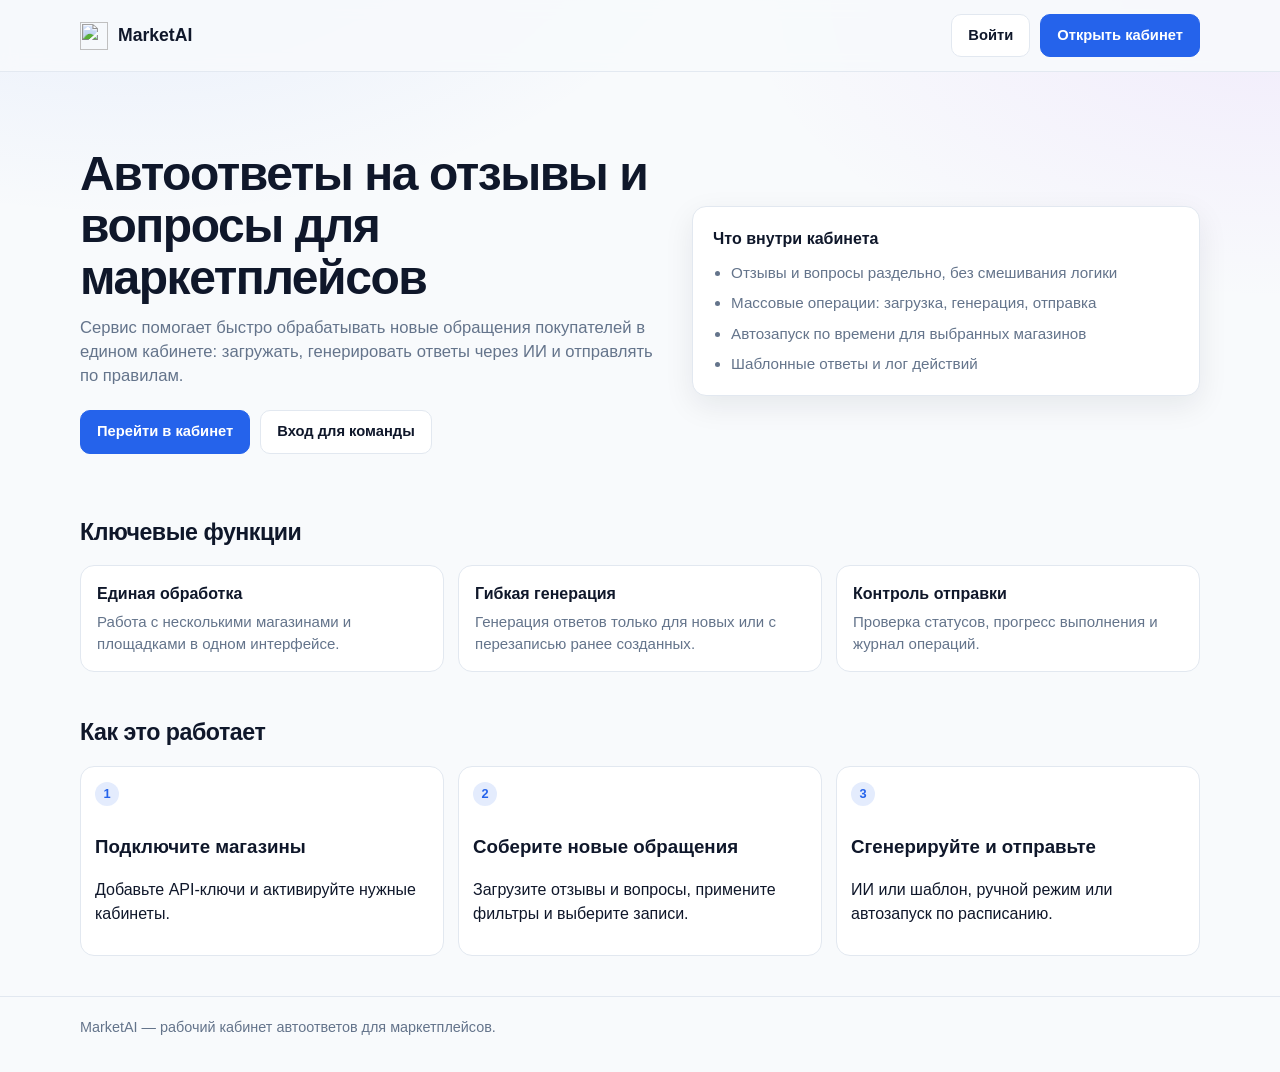
==== app/web/static/landing.html @ 7e4a22b2 "UI: separate landing and advanced auto-run scheduling Split the public landing page from the authent" ====
<!DOCTYPE html>
<html lang="ru">
<head>
  <meta charset="UTF-8">
  <meta name="viewport" content="width=device-width, initial-scale=1, viewport-fit=cover">
  <meta name="theme-color" content="#2563eb">
  <title>MarketAI — Автоответы для маркетплейсов</title>
  <link rel="icon" href="/static/icon.svg" type="image/svg+xml">
  <link rel="shortcut icon" href="/static/icon.svg">
  <style>
    :root {
      --bg: #f8fafc;
      --surface: #ffffff;
      --text: #0f172a;
      --muted: #64748b;
      --line: #e2e8f0;
      --accent: #2563eb;
      --accent-2: #1d4ed8;
      --radius: 14px;
      --shadow: 0 10px 30px rgba(15, 23, 42, 0.08);
    }
    * { box-sizing: border-box; }
    body {
      margin: 0;
      font-family: -apple-system, BlinkMacSystemFont, "Segoe UI", Roboto, sans-serif;
      color: var(--text);
      background:
        radial-gradient(900px 500px at 10% -10%, rgba(37,99,235,0.09), transparent 65%),
        radial-gradient(900px 500px at 100% 0%, rgba(168,85,247,0.09), transparent 60%),
        var(--bg);
      line-height: 1.45;
    }
    .container {
      width: min(1120px, 92%);
      margin: 0 auto;
    }
    .topbar {
      position: sticky;
      top: 0;
      z-index: 20;
      backdrop-filter: blur(8px);
      background: rgba(248, 250, 252, 0.88);
      border-bottom: 1px solid rgba(226, 232, 240, 0.9);
    }
    .topbar-inner {
      display: flex;
      align-items: center;
      justify-content: space-between;
      padding: 14px 0;
      gap: 12px;
    }
    .brand {
      display: flex;
      align-items: center;
      gap: 10px;
      font-weight: 700;
      font-size: 1.1rem;
    }
    .brand img { width: 28px; height: 28px; }
    .actions { display: flex; gap: 10px; }
    .btn {
      display: inline-flex;
      align-items: center;
      justify-content: center;
      border-radius: 10px;
      padding: 10px 16px;
      text-decoration: none;
      border: 1px solid var(--line);
      color: var(--text);
      background: var(--surface);
      font-weight: 600;
      font-size: 0.92rem;
    }
    .btn-primary {
      border-color: var(--accent);
      background: var(--accent);
      color: #fff;
    }
    .btn-primary:hover { background: var(--accent-2); }
    .hero {
      padding: 76px 0 44px;
      display: grid;
      grid-template-columns: 1.15fr 1fr;
      gap: 28px;
      align-items: center;
    }
    .hero h1 {
      margin: 0 0 12px;
      font-size: clamp(2rem, 5vw, 3rem);
      line-height: 1.08;
      letter-spacing: -0.03em;
    }
    .hero p {
      margin: 0 0 22px;
      color: var(--muted);
      font-size: 1.04rem;
      max-width: 620px;
    }
    .hero-card {
      background: var(--surface);
      border: 1px solid var(--line);
      border-radius: var(--radius);
      box-shadow: var(--shadow);
      padding: 20px;
    }
    .hero-card h3 {
      margin: 0 0 12px;
      font-size: 1rem;
    }
    .hero-list {
      margin: 0;
      padding-left: 18px;
      color: var(--muted);
      display: grid;
      gap: 8px;
      font-size: 0.95rem;
    }
    .section {
      padding: 18px 0 26px;
    }
    .section h2 {
      margin: 0 0 16px;
      font-size: 1.45rem;
      letter-spacing: -0.02em;
    }
    .cards {
      display: grid;
      grid-template-columns: repeat(3, minmax(0, 1fr));
      gap: 14px;
    }
    .card {
      background: var(--surface);
      border: 1px solid var(--line);
      border-radius: var(--radius);
      padding: 16px;
    }
    .card h3 {
      margin: 0 0 6px;
      font-size: 1rem;
    }
    .card p {
      margin: 0;
      color: var(--muted);
      font-size: 0.94rem;
    }
    .steps {
      display: grid;
      grid-template-columns: repeat(3, minmax(0, 1fr));
      gap: 14px;
    }
    .step {
      background: var(--surface);
      border: 1px solid var(--line);
      border-radius: var(--radius);
      padding: 14px;
    }
    .step b {
      display: inline-flex;
      align-items: center;
      justify-content: center;
      width: 24px;
      height: 24px;
      border-radius: 999px;
      background: rgba(37, 99, 235, 0.12);
      color: var(--accent);
      margin-bottom: 8px;
      font-size: 0.8rem;
    }
    .footer {
      border-top: 1px solid var(--line);
      color: var(--muted);
      padding: 20px 0 34px;
      font-size: 0.9rem;
      margin-top: 14px;
    }
    @media (max-width: 920px) {
      .hero { grid-template-columns: 1fr; padding-top: 40px; }
      .cards, .steps { grid-template-columns: 1fr; }
      .actions { flex-wrap: wrap; justify-content: flex-end; }
    }
  </style>
</head>
<body>
  <header class="topbar">
    <div class="container topbar-inner">
      <div class="brand">
        <img src="/static/icon.svg" alt="">
        <span>MarketAI</span>
      </div>
      <div class="actions">
        <a class="btn" href="/login">Войти</a>
        <a class="btn btn-primary" href="/app">Открыть кабинет</a>
      </div>
    </div>
  </header>

  <main class="container">
    <section class="hero">
      <div>
        <h1>Автоответы на отзывы и вопросы для маркетплейсов</h1>
        <p>
          Сервис помогает быстро обрабатывать новые обращения покупателей в едином кабинете:
          загружать, генерировать ответы через ИИ и отправлять по правилам.
        </p>
        <div class="actions">
          <a class="btn btn-primary" href="/app">Перейти в кабинет</a>
          <a class="btn" href="/login">Вход для команды</a>
        </div>
      </div>
      <aside class="hero-card">
        <h3>Что внутри кабинета</h3>
        <ul class="hero-list">
          <li>Отзывы и вопросы раздельно, без смешивания логики</li>
          <li>Массовые операции: загрузка, генерация, отправка</li>
          <li>Автозапуск по времени для выбранных магазинов</li>
          <li>Шаблонные ответы и лог действий</li>
        </ul>
      </aside>
    </section>

    <section class="section">
      <h2>Ключевые функции</h2>
      <div class="cards">
        <article class="card">
          <h3>Единая обработка</h3>
          <p>Работа с несколькими магазинами и площадками в одном интерфейсе.</p>
        </article>
        <article class="card">
          <h3>Гибкая генерация</h3>
          <p>Генерация ответов только для новых или с перезаписью ранее созданных.</p>
        </article>
        <article class="card">
          <h3>Контроль отправки</h3>
          <p>Проверка статусов, прогресс выполнения и журнал операций.</p>
        </article>
      </div>
    </section>

    <section class="section">
      <h2>Как это работает</h2>
      <div class="steps">
        <article class="step">
          <b>1</b>
          <h3>Подключите магазины</h3>
          <p>Добавьте API-ключи и активируйте нужные кабинеты.</p>
        </article>
        <article class="step">
          <b>2</b>
          <h3>Соберите новые обращения</h3>
          <p>Загрузите отзывы и вопросы, примените фильтры и выберите записи.</p>
        </article>
        <article class="step">
          <b>3</b>
          <h3>Сгенерируйте и отправьте</h3>
          <p>ИИ или шаблон, ручной режим или автозапуск по расписанию.</p>
        </article>
      </div>
    </section>
  </main>

  <footer class="footer">
    <div class="container">
      MarketAI — рабочий кабинет автоответов для маркетплейсов.
    </div>
  </footer>
</body>
</html>
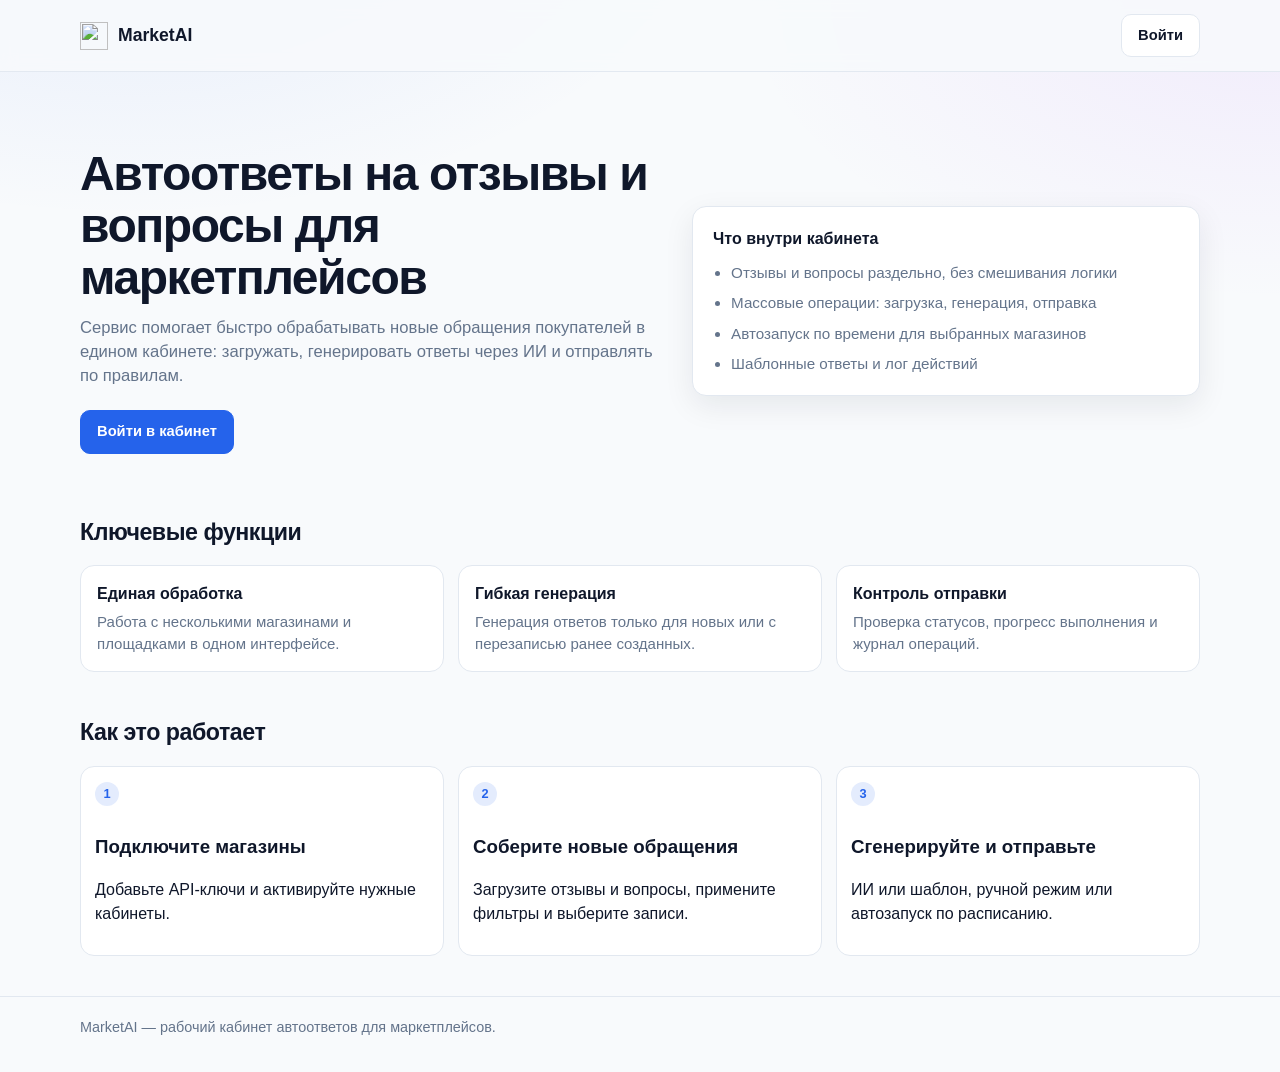
==== commit 3b32ec38: "UI: fix panel layering and reset legacy visual prefs Fix summary panel leaking into other tabs and m" ====
--- a/app/web/static/landing.html
+++ b/app/web/static/landing.html
@@ -189,7 +189,6 @@
       </div>
       <div class="actions">
         <a class="btn" href="/login">Войти</a>
-        <a class="btn btn-primary" href="/app">Открыть кабинет</a>
       </div>
     </div>
   </header>
@@ -203,8 +202,7 @@
           загружать, генерировать ответы через ИИ и отправлять по правилам.
         </p>
         <div class="actions">
-          <a class="btn btn-primary" href="/app">Перейти в кабинет</a>
-          <a class="btn" href="/login">Вход для команды</a>
+          <a class="btn btn-primary" href="/login">Войти в кабинет</a>
         </div>
       </div>
       <aside class="hero-card">
